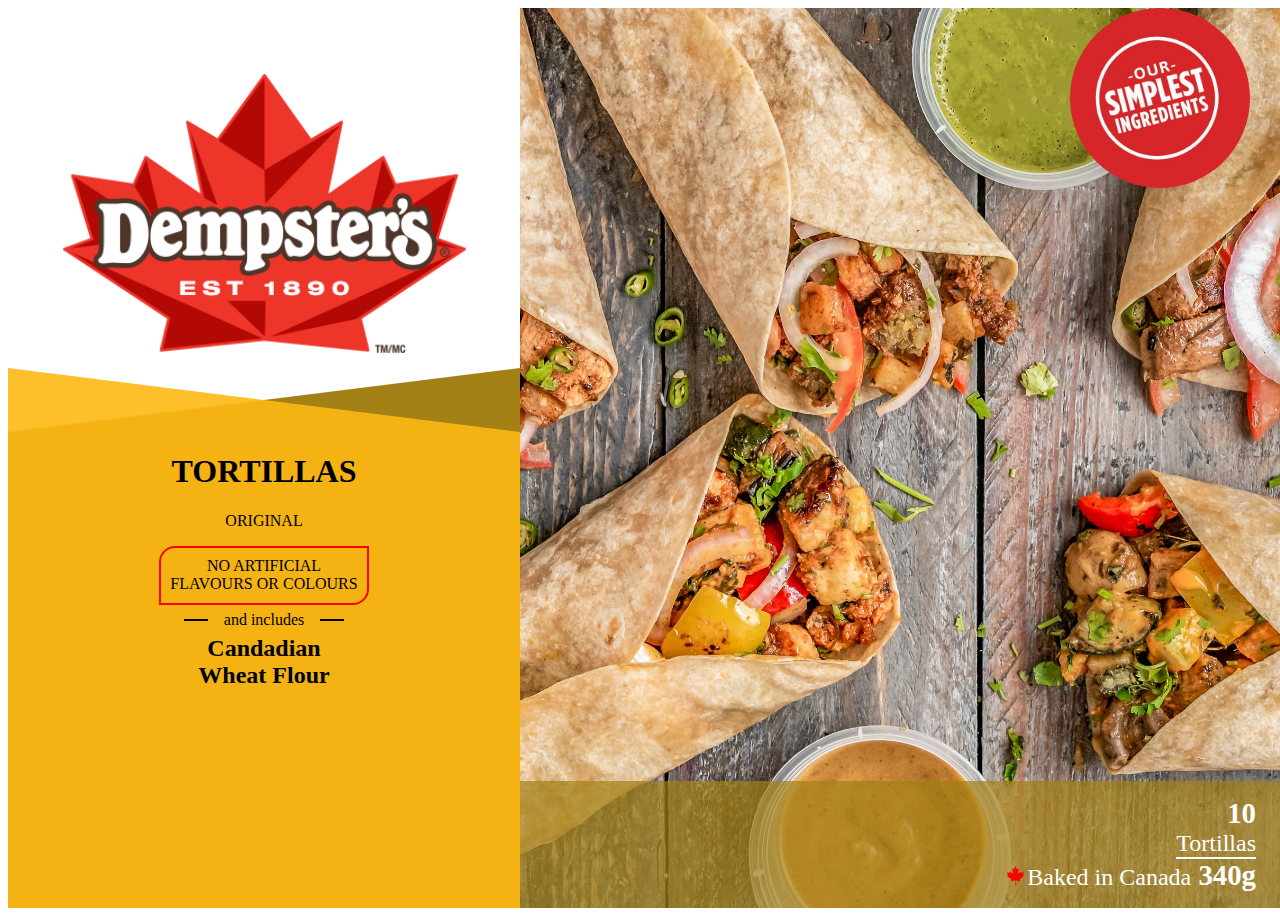
==== index.html @ 7589d666 "first commit" ====
<!DOCTYPE html>
<html lang="en">
<head>
    <meta charset="UTF-8">
    <meta name="viewport" content="width=device-width, initial-scale=1.0">
    <meta http-equiv="X-UA-Compatible" content="ie=edge">
    <title>Document</title>
    <link rel='stylesheet' href='style.css'>
</head>
<body>
    <div class="wrapper">
        <div class='logo'></div>
        <div class='simple-ingredients-logo'></div>
        <div class='main-content'>
            <div class='div1'>
                    <div class='background1'><p></p></div>
                    <div class='background2'>
                        <h1>Tortillas</h1>
                        <p>ORIGINAL</p>
                        <div>
                            <div class="flavours"><div>No Artificial</div><div>Flavours or colours</div></div>
                            <div class='ingredients'><div>and includes</div><div>Candadian Wheat Flour</div></div>
                        </div>
                    </div>
            </div>
        </div>
        <div class='taco-img'></div>
        <div class='number-of-tortilla'>
            <div>10</div>
            <div>Tortillas</div> 
            <div>Baked in Canada<span> 340g</span> </div>
        </div>
    </div>
</body>
</html>
---- style.css ----
body{
    box-sizing: border-box;

}
.wrapper{
    width:100vw;
    height:100vh;
    display: grid;
    grid-template-columns: 20vw 20vw 1fr 20vw;
    grid-template-rows: 20vh 20vh 1fr 40vh 1fr;

}
img{
    width: 100%;
    
}
/* Layout */
.logo{
    /* display:flex;
    align-items: center;
    justify-content: center; */
    background:white;
    grid-column:1/3;
    grid-row:1/4;
    /* margin-bottom:-70px; */
    background-image: url(images/logo.png);
    background-position: center;
    background-size:contain;
    background-repeat: no-repeat;
    /* clip-path: polygon(0% 0%, 100% 0%, 100% 100% , 0% calc(100% - 6vw)); */
  

}
.simple-ingredients-logo{
    grid-column:4/5;
    grid-row:1/2;
}

.main-content{
    grid-column:1/3;
    grid-row:3/6;
}
.number-of-tortilla{
    grid-column:3/5;
    grid-row:5/5;
    text-align: right;
    background-color: rgba(162,128,22,0.7);
    /* background-color: rgba(0,0,0); */
    color:white;
    padding: 1rem 2rem 1rem 1rem;
    font-size: 1.5rem;
    /* clip-path: polygon(0% 5vw, 100% 0%, 100% 100% , 0% 100%); */
    /* mix-blend-mode: multiply; */
}
.number-of-tortilla div:nth-child(1), div:nth-child(3) span{
    font-size: 1.2em;
    font-weight: bold;
}
.number-of-tortilla div:nth-child(2){
    display: inline-block;
  
}
.number-of-tortilla div:nth-child(2)::after{
    content:'';
    display:block;
    border-bottom: 2px solid white;

}


.number-of-tortilla div:nth-child(3)::before{
    display:inline-block;
    content:'';
    width:1em;
    height:0.8em;;
    background-image:url(images/Maple_Leaf.svg);
    background-size: 0.8em;
    background-position: center;
    background-repeat: no-repeat;

}
.taco-img{
    background-image: url(images/taco.jpg);
    background-position: center;
    background-size:cover;
    grid-column:3/5;
    grid-row:1/6;
    z-index:-1;
    
}
/* backgrounds */
.div1{
    width:100%;
    height:calc(100% - 5vw);
    /* background: green; */
    position: relative;
    /* clip-path: polygon(0% 0%, 100% 5vw, 100% 100% , 0% 100%); */
}
.background1{
    width:100%;
    height: 100%;
    clip-path: polygon(0% 5vw, 100% 0%, 100% 100% , 0% 100%);
    position: absolute;
    top:0;
    padding-top:5vw;
    background-color:rgba(162,128,22,1);
}
.background2{
    width:100%;
    height: 100%;
    clip-path: polygon(0% 0%, 100% 5vw, 100% 100% , 0% 100%);
    position: absolute;
    top:0;
    background-color:rgba(253,184,19,0.9);
    padding-top:5vw;
    text-align: center;
    font-size: 1rem;
    text-transform: uppercase;
}
/* main content */
.flavours{

    border: 2px solid red;
    display: inline-block;
    padding: 0.6em;
    border-radius: 1em 0 1em 0;
}
.ingredients{
    text-transform: initial;  
    margin-top: 1rem;
    width: 10rem;
    /* border: 1px solid black; */
    margin:auto;
}
.ingredients div:first-child{
    font-size: 1rem;
}
.ingredients div:last-child{
    font-size: 1.5rem;
    font-weight: bold;
    /* white-space: nowrap; */
}
/* lines across */
.ingredients div:first-child{
    /* background: lightblue; */
    text-align: center;
    display: flex;
    align-items: center;
    height: 30px;

}
.ingredients div:first-child::before{
    content:'';
    border-bottom: 2px solid black;
    flex:1;
    margin-right: 1rem; 
    /* height: 1rem; */
}
.ingredients div:first-child::after{
    content:'';
    border-bottom: 2px solid black;
    flex:1;
    margin-left: 1rem;
}
/* simple ingredient logo */
.simple-ingredients-logo{
    clip-path: circle();
    background-image: url(images/ingredients.jpg);
    background-position: center;
    background-size:contain;
    background-repeat: no-repeat;
}

@media screen and (max-width: 414px){
    .wrapper{
        grid-template-columns: 30vw 30vw 1fr 20vw;
        /* grid-template-rows: 20vh 20vh 1fr 40vh 1fr; */
    }
    .background2 h1{
        font-size: 1.8rem;
    }
    .ingredients div:nth-child(2){
        font-size:1.2rem;
    }
    .number-of-tortilla{
        font-size:1rem;
        /* text-align: left; */
    }
    .number-of-tortilla div:nth-child(3){
        white-space: nowrap;
        font-size: 0.6rem;
    }
}
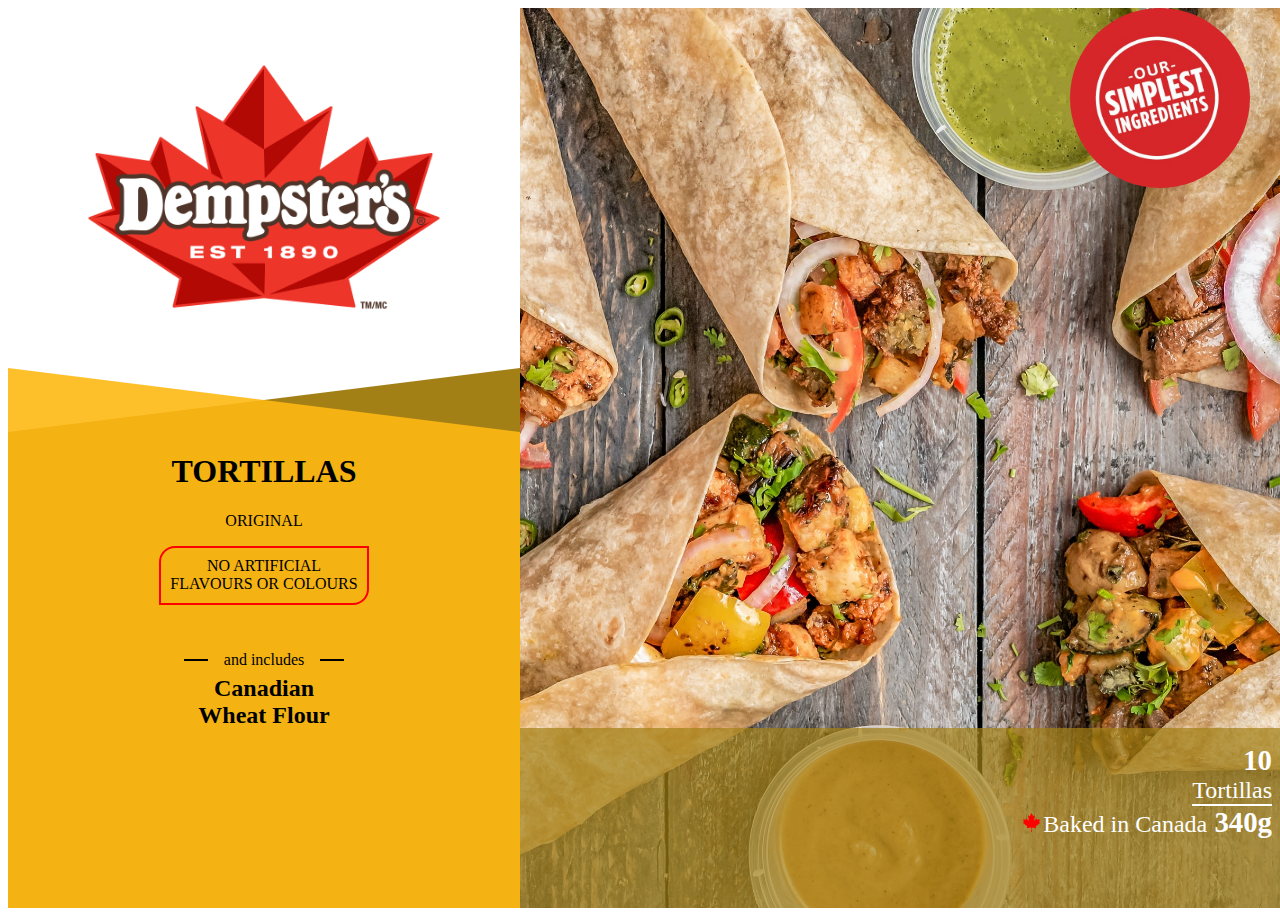
==== commit 29fc2249: "final changes" ====
--- a/index.html
+++ b/index.html
@@ -19,7 +19,7 @@
                         <p>ORIGINAL</p>
                         <div>
                             <div class="flavours"><div>No Artificial</div><div>Flavours or colours</div></div>
-                            <div class='ingredients'><div>and includes</div><div>Candadian Wheat Flour</div></div>
+                            <div class='ingredients'><div>and includes</div><div>Canadian Wheat Flour</div></div>
                         </div>
                     </div>
             </div>
--- a/style.css
+++ b/style.css
@@ -7,7 +7,7 @@
     height:100vh;
     display: grid;
     grid-template-columns: 20vw 20vw 1fr 20vw;
-    grid-template-rows: 20vh 20vh 1fr 40vh 1fr;
+    grid-template-rows: 20vh 20vh 40vh auto;
 
 }
 img{
@@ -21,7 +21,7 @@
     justify-content: center; */
     background:white;
     grid-column:1/3;
-    grid-row:1/4;
+    grid-row:1/3;
     /* margin-bottom:-70px; */
     background-image: url(images/logo.png);
     background-position: center;
@@ -38,16 +38,16 @@
 
 .main-content{
     grid-column:1/3;
-    grid-row:3/6;
+    grid-row:3/5;
 }
 .number-of-tortilla{
     grid-column:3/5;
-    grid-row:5/5;
+    grid-row:4/5;
     text-align: right;
     background-color: rgba(162,128,22,0.7);
     /* background-color: rgba(0,0,0); */
     color:white;
-    padding: 1rem 2rem 1rem 1rem;
+    padding: 1rem 1rem 1rem 1rem;
     font-size: 1.5rem;
     /* clip-path: polygon(0% 5vw, 100% 0%, 100% 100% , 0% 100%); */
     /* mix-blend-mode: multiply; */
@@ -84,7 +84,7 @@
     background-position: center;
     background-size:cover;
     grid-column:3/5;
-    grid-row:1/6;
+    grid-row:1/5;
     z-index:-1;
     
 }
@@ -124,6 +124,7 @@
     display: inline-block;
     padding: 0.6em;
     border-radius: 1em 0 1em 0;
+    margin-bottom: 2.5rem;
 }
 .ingredients{
     text-transform: initial;  
@@ -174,7 +175,7 @@
 @media screen and (max-width: 414px){
     .wrapper{
         grid-template-columns: 30vw 30vw 1fr 20vw;
-        /* grid-template-rows: 20vh 20vh 1fr 40vh 1fr; */
+        /* grid-template-rows: 20vh 20vh 40vh 1fr; */
     }
     .background2 h1{
         font-size: 1.8rem;
